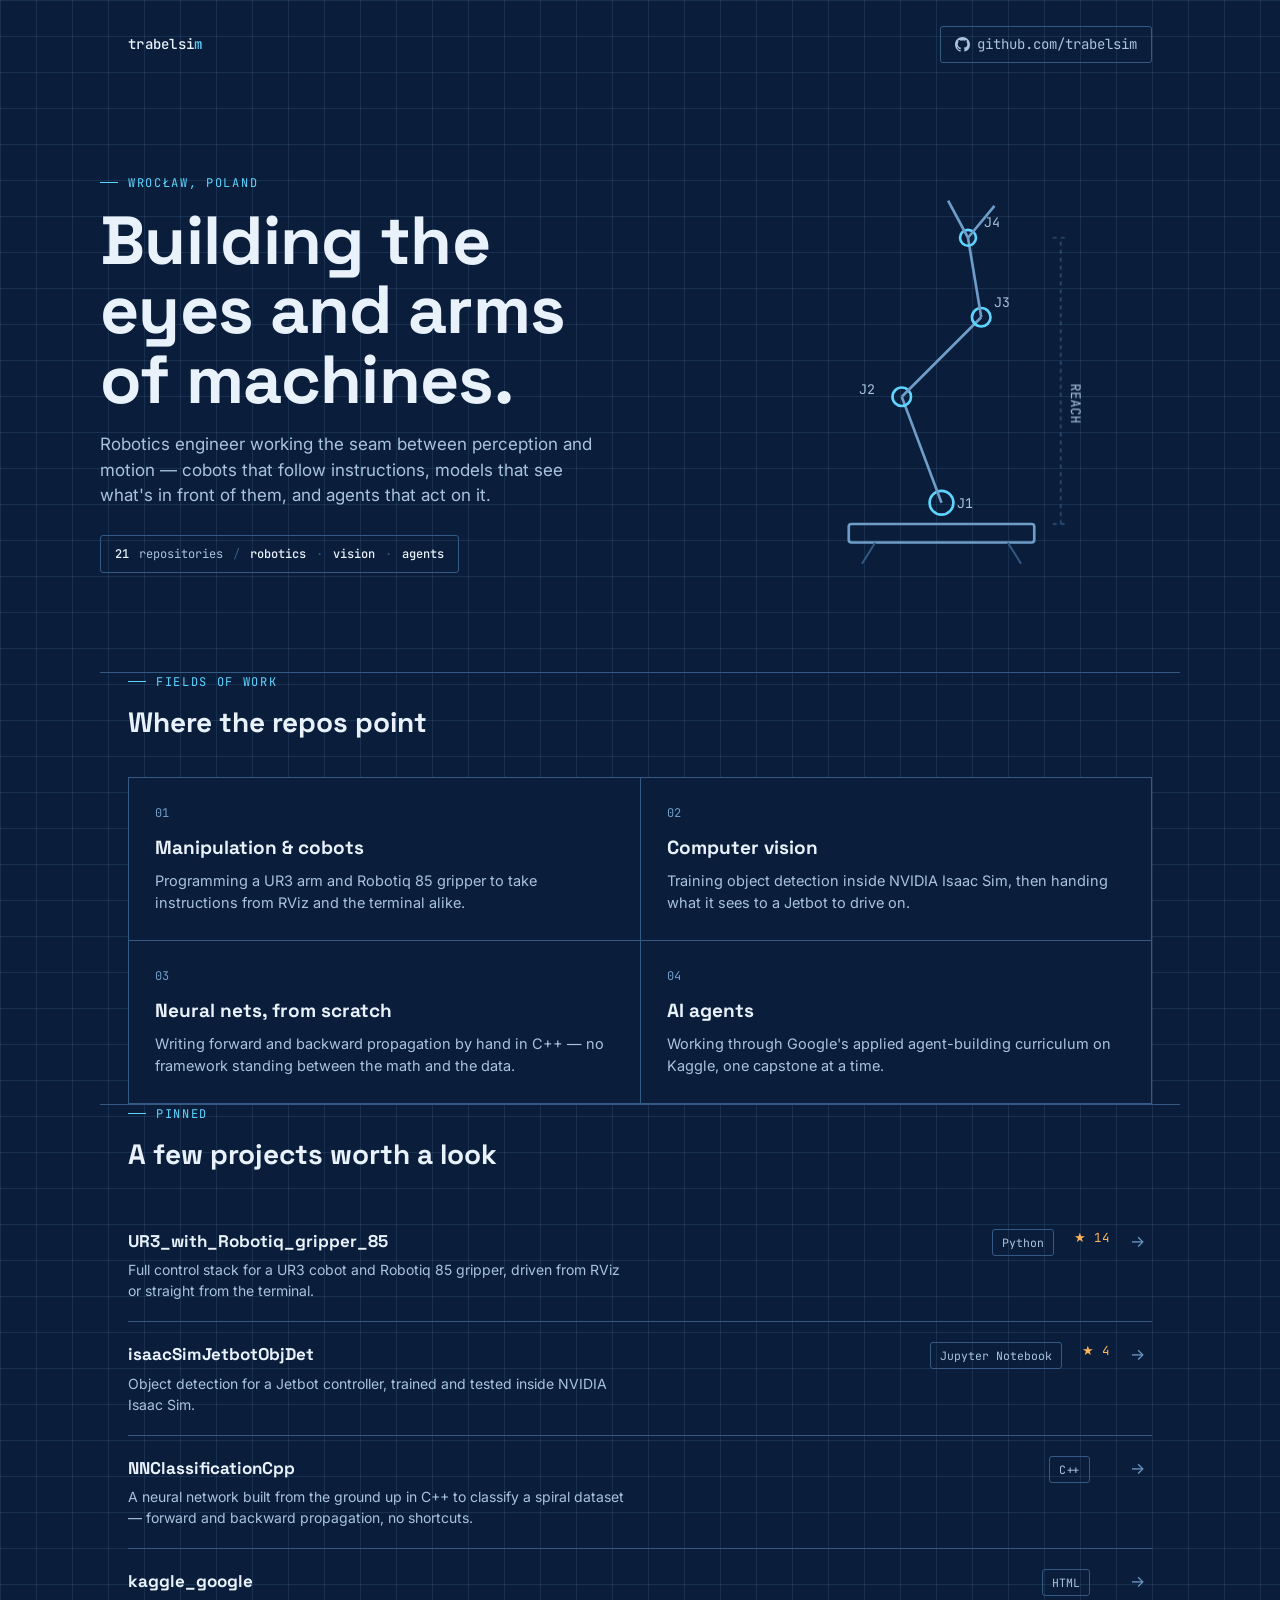
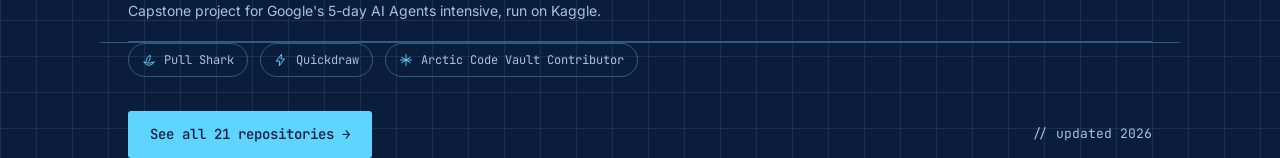
==== index.html @ 98f799f1 "Create index.html for personal website Added a complete HTML structure for the personal site, includ" ====
<!DOCTYPE html>
<html lang="en">
<head>
<meta charset="UTF-8">
<meta name="viewport" content="width=device-width, initial-scale=1.0">
<title>trabelsim — robotics &amp; applied AI</title>
<link rel="preconnect" href="https://fonts.googleapis.com">
<link rel="preconnect" href="https://fonts.gstatic.com" crossorigin>
<link href="https://fonts.googleapis.com/css2?family=Space+Grotesk:wght@500;700&family=JetBrains+Mono:wght@400;500&family=Inter:wght@400;500;600&display=swap" rel="stylesheet">
<style>
  :root{
    --navy: #0a1e3b;
    --navy-2: #0f2a52;
    --panel: #123a68;
    --line: #6f9dc9;
    --line-dim: #345a83;
    --paper: #e9f2fb;
    --paper-dim: #a9c3dd;
    --cyan: #5fd4ff;
    --amber: #ffb454;
    --grid: rgba(111,157,201,0.14);
  }
  *{box-sizing:border-box; margin:0; padding:0;}
  html{scroll-behavior:smooth;}
  body{
    background:var(--navy);
    color:var(--paper);
    font-family:'Inter', sans-serif;
    line-height:1.5;
    background-image:
      linear-gradient(var(--grid) 1px, transparent 1px),
      linear-gradient(90deg, var(--grid) 1px, transparent 1px);
    background-size: 36px 36px;
  }
  a{color:inherit;}
  .wrap{max-width:1080px; margin:0 auto; padding:0 28px;}
  .eyebrow{
    font-family:'JetBrains Mono', monospace;
    font-size:12px;
    letter-spacing:0.14em;
    text-transform:uppercase;
    color:var(--cyan);
    display:flex; align-items:center; gap:10px;
  }
  .eyebrow::before{
    content:"";
    width:18px; height:1px;
    background:var(--cyan);
    display:inline-block;
  }

  /* NAV */
  nav{
    display:flex; align-items:center; justify-content:space-between;
    padding:26px 28px;
    max-width:1080px; margin:0 auto;
    font-family:'JetBrains Mono', monospace;
    font-size:14px;
  }
  nav .mark{color:var(--paper); letter-spacing:0.02em; font-weight:500;}
  nav .mark span{color:var(--cyan);}
  nav a.gh{
    display:flex; align-items:center; gap:7px;
    color:var(--paper-dim);
    text-decoration:none;
    border:1px solid var(--line-dim);
    padding:7px 14px;
    border-radius:3px;
    transition: border-color .2s, color .2s;
  }
  nav a.gh:hover{border-color:var(--cyan); color:var(--cyan);}

  /* HERO */
  .hero{
    padding:56px 0 70px;
    display:grid;
    grid-template-columns: 1.1fr 0.9fr;
    gap:20px;
    align-items:center;
  }
  .hero h1{
    font-family:'Space Grotesk', sans-serif;
    font-weight:700;
    font-size:clamp(42px, 7vw, 68px);
    line-height:1.02;
    letter-spacing:-0.01em;
    margin:14px 0 18px;
  }
  .hero p.lede{
    font-size:17px;
    color:var(--paper-dim);
    max-width:46ch;
    margin-bottom:26px;
  }
  .stamp{
    display:inline-flex;
    align-items:center;
    gap:10px;
    font-family:'JetBrains Mono', monospace;
    font-size:12px;
    color:var(--paper-dim);
    border:1px solid var(--line-dim);
    padding:9px 14px;
    border-radius:3px;
  }
  .stamp b{color:var(--paper); font-weight:500;}
  .stamp .sep{color:var(--line-dim);}

  .rig{ width:100%; }
  .rig svg{ width:100%; height:auto; overflow:visible; }
  .rig .draw{
    stroke-dasharray: 900;
    stroke-dashoffset: 900;
    animation: draw 2.1s ease forwards;
  }
  .rig .draw.d2{ animation-delay:.15s; }
  .rig .draw.d3{ animation-delay:.3s; }
  .rig .fade{ opacity:0; animation: fadein .6s ease forwards; animation-delay: 1.7s; }
  @keyframes draw{ to{ stroke-dashoffset:0; } }
  @keyframes fadein{ to{ opacity:1; } }
  @media (prefers-reduced-motion: reduce){
    .rig .draw{ stroke-dashoffset:0; animation:none; }
    .rig .fade{ opacity:1; animation:none; }
  }

  /* SECTIONS */
  section{ padding:54px 0; border-top:1px solid var(--line-dim); }
  section h2{
    font-family:'Space Grotesk', sans-serif;
    font-size:28px;
    margin:10px 0 34px;
    font-weight:700;
  }

  .interests{
    display:grid;
    grid-template-columns: repeat(2, 1fr);
    gap:1px;
    background:var(--line-dim);
    border:1px solid var(--line-dim);
  }
  .interest{
    background:var(--navy);
    padding:26px;
  }
  .interest .num{
    font-family:'JetBrains Mono', monospace;
    font-size:12px;
    color:var(--line);
  }
  .interest h3{
    font-family:'Space Grotesk', sans-serif;
    font-size:19px;
    margin:12px 0 8px;
  }
  .interest p{ color:var(--paper-dim); font-size:14.5px; }

  .projects{ display:flex; flex-direction:column; }
  .project{
    display:grid;
    grid-template-columns: 1fr auto auto 22px;
    gap:20px;
    align-items:start;
    padding:20px 0;
    border-bottom:1px solid var(--line-dim);
    text-decoration:none;
    color:inherit;
    transition:background .15s;
  }
  .project:hover{ background:rgba(95,212,255,0.05); }
  .project .info h3{
    font-family:'Space Grotesk', sans-serif;
    font-size:17px;
    margin-bottom:5px;
  }
  .project .info p{ color:var(--paper-dim); font-size:14px; max-width:56ch; }
  .tag{
    font-family:'JetBrains Mono', monospace;
    font-size:11.5px;
    color:var(--paper-dim);
    border:1px solid var(--line-dim);
    border-radius:3px;
    padding:4px 9px;
    white-space:nowrap;
    height:fit-content;
  }
  .stars{
    font-family:'JetBrains Mono', monospace;
    font-size:12.5px;
    color:var(--amber);
    white-space:nowrap;
  }
  .arrow{ color:var(--line); }

  /* FOOTER */
  footer{
    padding:50px 0 60px;
    border-top:1px solid var(--line-dim);
  }
  .badges{
    display:flex; gap:12px; flex-wrap:wrap;
    margin-bottom:34px;
  }
  .badge{
    display:flex; align-items:center; gap:8px;
    font-family:'JetBrains Mono', monospace;
    font-size:12px;
    color:var(--paper-dim);
    border:1px solid var(--line-dim);
    border-radius:20px;
    padding:7px 13px;
  }
  .badge svg{ width:14px; height:14px; stroke:var(--cyan); fill:none; }

  .cta{
    display:flex; justify-content:space-between; align-items:center; flex-wrap:wrap; gap:18px;
  }
  .cta a{
    font-family:'JetBrains Mono', monospace;
    font-size:14px;
    text-decoration:none;
    color:var(--navy);
    background:var(--cyan);
    padding:13px 22px;
    border-radius:3px;
    font-weight:500;
    transition:opacity .2s;
  }
  .cta a:hover{ opacity:.86; }
  .cta .fine{ color:var(--paper-dim); font-size:13px; font-family:'JetBrains Mono', monospace; }

  @media (max-width:760px){
    .hero{ grid-template-columns:1fr; }
    .rig{ order:-1; max-width:340px; margin:0 auto 10px; }
    .interests{ grid-template-columns:1fr; }
    .project{ grid-template-columns:1fr; }
    .stars, .tag{ justify-self:start; }
  }
</style>
</head>
<body>

<nav>
  <div class="mark">trabelsi<span>m</span></div>
  <a class="gh" href="https://github.com/trabelsim" target="_blank" rel="noopener">
    <svg width="15" height="15" viewBox="0 0 16 16" fill="currentColor"><path d="M8 0C3.58 0 0 3.58 0 8c0 3.54 2.29 6.53 5.47 7.59.4.07.55-.17.55-.38 0-.19-.01-.82-.01-1.49-2.01.37-2.53-.49-2.69-.94-.09-.23-.48-.94-.82-1.13-.28-.15-.68-.52-.01-.53.63-.01 1.08.58 1.23.82.72 1.21 1.87.87 2.33.66.07-.52.28-.87.51-1.07-1.78-.2-3.64-.89-3.64-3.95 0-.87.31-1.59.82-2.15-.08-.2-.36-1.02.08-2.12 0 0 .67-.21 2.2.82.64-.18 1.32-.27 2-.27.68 0 1.36.09 2 .27 1.53-1.04 2.2-.82 2.2-.82.44 1.1.16 1.92.08 2.12.51.56.82 1.27.82 2.15 0 3.07-1.87 3.75-3.65 3.95.29.25.54.73.54 1.48 0 1.07-.01 1.93-.01 2.2 0 .21.15.46.55.38A8.01 8.01 0 0 0 16 8c0-4.42-3.58-8-8-8z"/></svg>
    github.com/trabelsim
  </a>
</nav>

<header class="wrap hero">
  <div>
    <div class="eyebrow">Wrocław, Poland</div>
    <h1>Building the<br>eyes and arms<br>of machines.</h1>
    <p class="lede">Robotics engineer working the seam between perception and motion — cobots that follow instructions, models that see what's in front of them, and agents that act on it.</p>
    <div class="stamp">
      <b>21</b> repositories <span class="sep">/</span> <b>robotics</b> <span class="sep">·</span> <b>vision</b> <span class="sep">·</span> <b>agents</b>
    </div>
  </div>

  <div class="rig">
    <svg viewBox="0 0 360 340" fill="none">
      <!-- base plate -->
      <rect x="110" y="286" width="140" height="14" rx="2" class="draw" stroke="var(--line)" stroke-width="2"/>
      <line x1="130" y1="300" x2="120" y2="316" class="draw" stroke="var(--line-dim)" stroke-width="1.5"/>
      <line x1="230" y1="300" x2="240" y2="316" class="draw" stroke="var(--line-dim)" stroke-width="1.5"/>

      <!-- arm segments -->
      <circle cx="180" cy="270" r="9" class="draw" stroke="var(--cyan)" stroke-width="2"/>
      <line x1="180" y1="270" x2="150" y2="190" class="draw d2" stroke="var(--line)" stroke-width="2"/>
      <circle cx="150" cy="190" r="7" class="draw d2" stroke="var(--cyan)" stroke-width="2"/>
      <line x1="150" y1="190" x2="210" y2="130" class="draw d2" stroke="var(--line)" stroke-width="2"/>
      <circle cx="210" cy="130" r="7" class="draw d2" stroke="var(--cyan)" stroke-width="2"/>
      <line x1="210" y1="130" x2="200" y2="70" class="draw d3" stroke="var(--line)" stroke-width="2"/>
      <circle cx="200" cy="70" r="6" class="draw d3" stroke="var(--cyan)" stroke-width="2"/>

      <!-- gripper -->
      <line x1="200" y1="70" x2="185" y2="42" class="draw d3" stroke="var(--line)" stroke-width="2"/>
      <line x1="200" y1="70" x2="220" y2="46" class="draw d3" stroke="var(--line)" stroke-width="2"/>

      <!-- joint labels -->
      <g class="fade" font-family="JetBrains Mono, monospace" font-size="10" fill="var(--paper-dim)">
        <text x="192" y="274">J1</text>
        <text x="118" y="188">J2</text>
        <text x="220" y="122">J3</text>
        <text x="212" y="62">J4</text>
      </g>

      <!-- dimension lines -->
      <g class="fade" stroke="var(--line-dim)" stroke-width="1" stroke-dasharray="3 3">
        <line x1="270" y1="286" x2="270" y2="70"/>
        <line x1="264" y1="286" x2="276" y2="286"/>
        <line x1="264" y1="70" x2="276" y2="70"/>
      </g>
      <text class="fade" x="278" y="180" font-family="JetBrains Mono, monospace" font-size="10" fill="var(--paper-dim)" transform="rotate(90 278 180)">REACH</text>
    </svg>
  </div>
</header>

<section class="wrap">
  <div class="eyebrow">Fields of work</div>
  <h2>Where the repos point</h2>
  <div class="interests">
    <div class="interest">
      <div class="num">01</div>
      <h3>Manipulation &amp; cobots</h3>
      <p>Programming a UR3 arm and Robotiq 85 gripper to take instructions from RViz and the terminal alike.</p>
    </div>
    <div class="interest">
      <div class="num">02</div>
      <h3>Computer vision</h3>
      <p>Training object detection inside NVIDIA Isaac Sim, then handing what it sees to a Jetbot to drive on.</p>
    </div>
    <div class="interest">
      <div class="num">03</div>
      <h3>Neural nets, from scratch</h3>
      <p>Writing forward and backward propagation by hand in C++ — no framework standing between the math and the data.</p>
    </div>
    <div class="interest">
      <div class="num">04</div>
      <h3>AI agents</h3>
      <p>Working through Google's applied agent-building curriculum on Kaggle, one capstone at a time.</p>
    </div>
  </div>
</section>

<section class="wrap">
  <div class="eyebrow">Pinned</div>
  <h2>A few projects worth a look</h2>
  <div class="projects">
    <a class="project" href="https://github.com/trabelsim/UR3_with_Robotiq_gripper_85" target="_blank" rel="noopener">
      <div class="info">
        <h3>UR3_with_Robotiq_gripper_85</h3>
        <p>Full control stack for a UR3 cobot and Robotiq 85 gripper, driven from RViz or straight from the terminal.</p>
      </div>
      <div class="tag">Python</div>
      <div class="stars">★ 14</div>
      <div class="arrow">→</div>
    </a>
    <a class="project" href="https://github.com/trabelsim/isaacSimJetbotObjDet" target="_blank" rel="noopener">
      <div class="info">
        <h3>isaacSimJetbotObjDet</h3>
        <p>Object detection for a Jetbot controller, trained and tested inside NVIDIA Isaac Sim.</p>
      </div>
      <div class="tag">Jupyter Notebook</div>
      <div class="stars">★ 4</div>
      <div class="arrow">→</div>
    </a>
    <a class="project" href="https://github.com/trabelsim/NNClassificationCpp" target="_blank" rel="noopener">
      <div class="info">
        <h3>NNClassificationCpp</h3>
        <p>A neural network built from the ground up in C++ to classify a spiral dataset — forward and backward propagation, no shortcuts.</p>
      </div>
      <div class="tag">C++</div>
      <div class="stars"> </div>
      <div class="arrow">→</div>
    </a>
    <a class="project" href="https://github.com/trabelsim/kaggle_google" target="_blank" rel="noopener">
      <div class="info">
        <h3>kaggle_google</h3>
        <p>Capstone project for Google's 5-day AI Agents intensive, run on Kaggle.</p>
      </div>
      <div class="tag">HTML</div>
      <div class="stars"> </div>
      <div class="arrow">→</div>
    </a>
  </div>
</section>

<footer class="wrap">
  <div class="badges">
    <div class="badge">
      <svg viewBox="0 0 24 24" stroke-width="1.6"><path d="M3 15c4 3 14 3 18 0-2 4-6 6-9 6s-7-2-9-6z"/><path d="M7 15c0-5 3-10 7-11 1 4-1 8-3 11"/></svg>
      Pull Shark
    </div>
    <div class="badge">
      <svg viewBox="0 0 24 24" stroke-width="1.6"><path d="M13 2 4 14h6l-1 8 9-12h-6l1-8z"/></svg>
      Quickdraw
    </div>
    <div class="badge">
      <svg viewBox="0 0 24 24" stroke-width="1.6"><path d="M12 2v20M4 7l16 10M20 7 4 17M2 12h20" /></svg>
      Arctic Code Vault Contributor
    </div>
  </div>
  <div class="cta">
    <a href="https://github.com/trabelsim" target="_blank" rel="noopener">See all 21 repositories →</a>
    <div class="fine">// updated 2026</div>
  </div>
</footer>

</body>
</html>
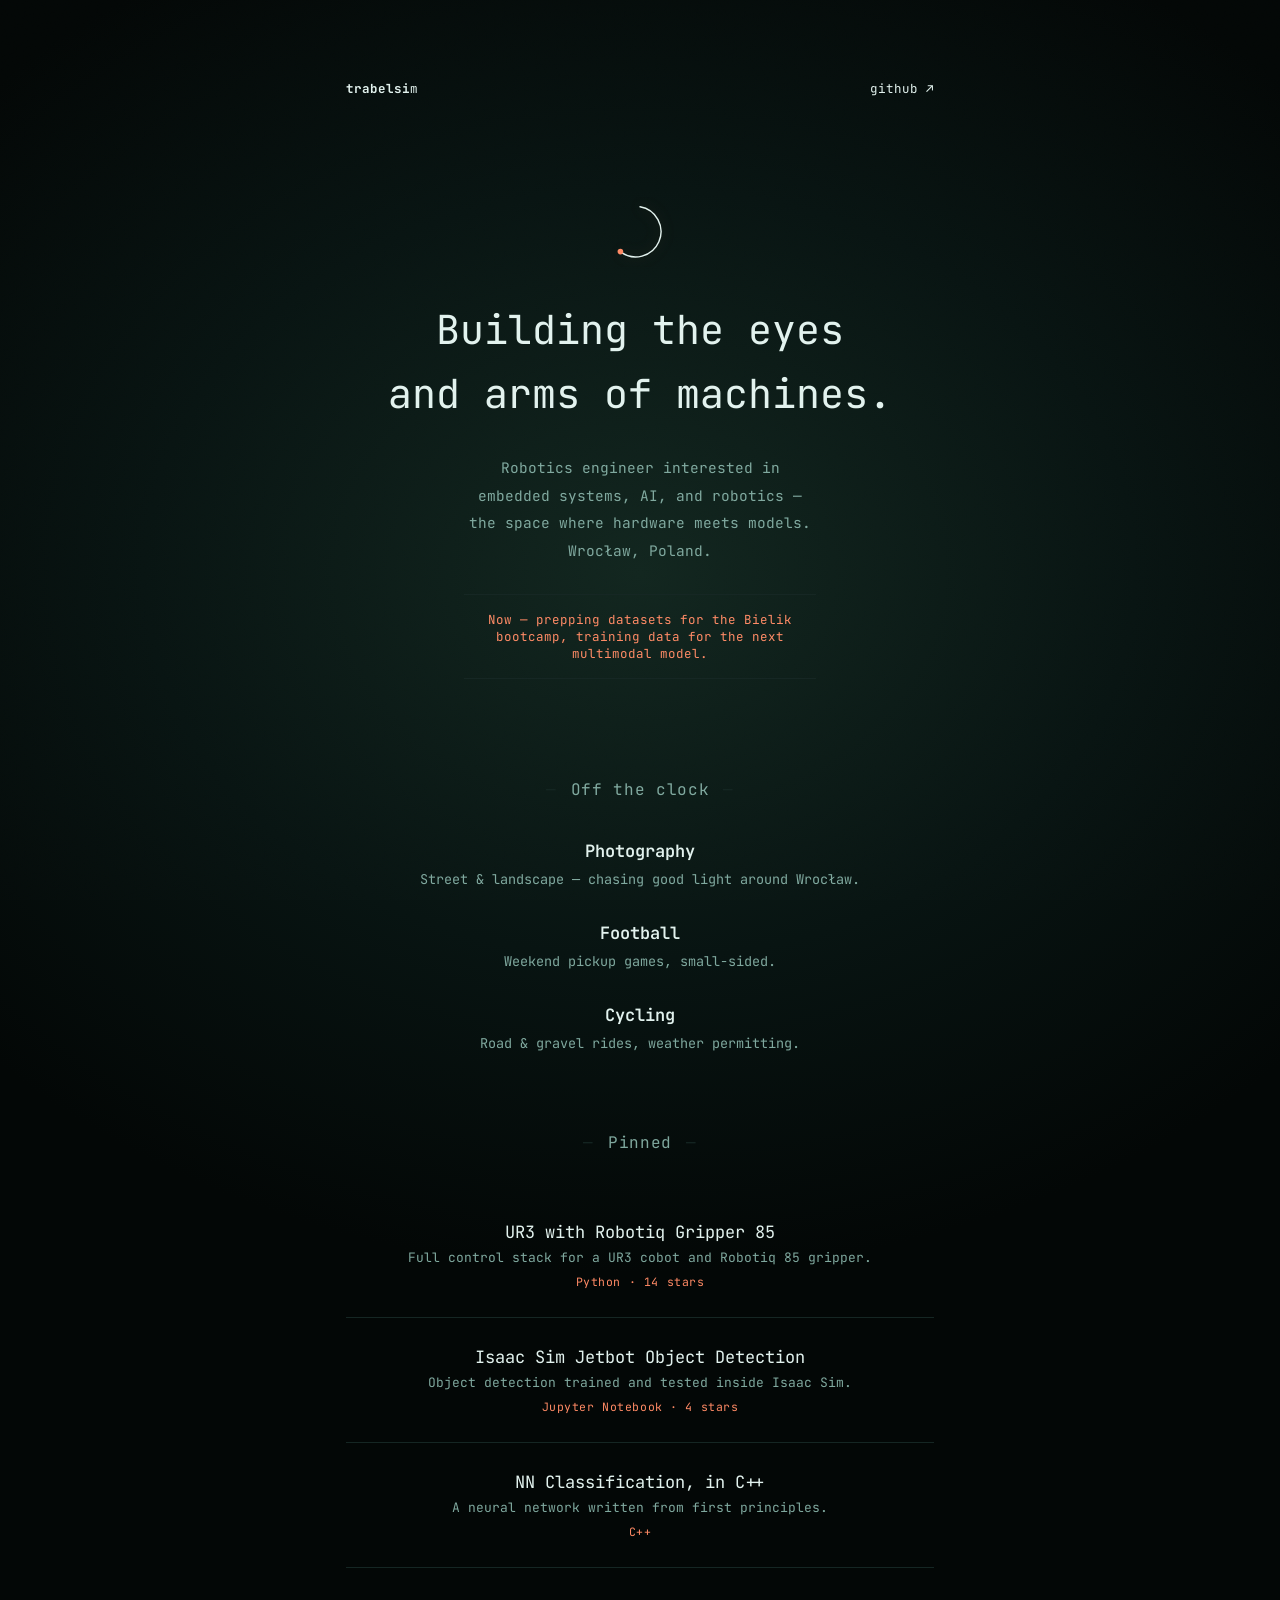
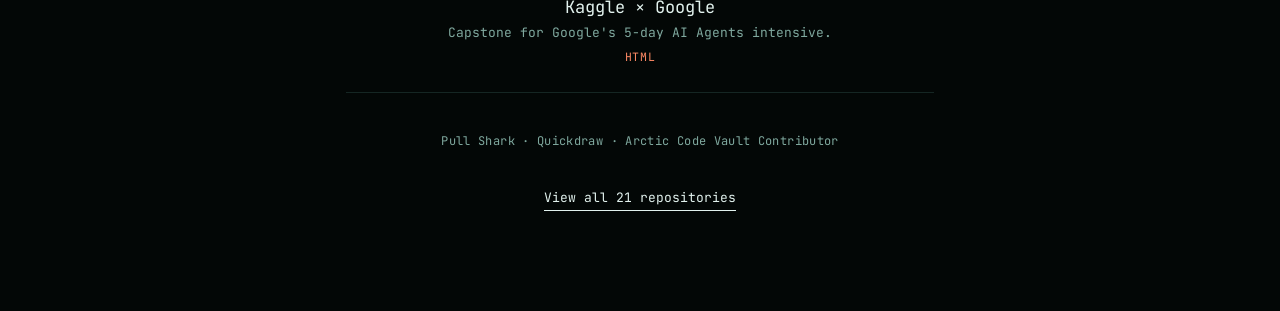
==== commit 6dab1a6f: "Refactor index.html layout and styles Updated HTML structure and styles, including changes to the la" ====
--- a/index.html
+++ b/index.html
@@ -1,392 +1,65 @@
 <!DOCTYPE html>
-<html lang="en">
-<head>
-<meta charset="UTF-8">
-<meta name="viewport" content="width=device-width, initial-scale=1.0">
-<title>trabelsim — robotics &amp; applied AI</title>
+<html lang="en"><head>
+<meta charset="UTF-8"><meta name="viewport" content="width=device-width, initial-scale=1.0">
+<title>trabelsim</title>
 <link rel="preconnect" href="https://fonts.googleapis.com">
-<link rel="preconnect" href="https://fonts.gstatic.com" crossorigin>
-<link href="https://fonts.googleapis.com/css2?family=Space+Grotesk:wght@500;700&family=JetBrains+Mono:wght@400;500&family=Inter:wght@400;500;600&display=swap" rel="stylesheet">
+<link href="https://fonts.googleapis.com/css2?family=JetBrains+Mono:wght@400;500;600&display=swap" rel="stylesheet">
 <style>
-  :root{
-    --navy: #0a1e3b;
-    --navy-2: #0f2a52;
-    --panel: #123a68;
-    --line: #6f9dc9;
-    --line-dim: #345a83;
-    --paper: #e9f2fb;
-    --paper-dim: #a9c3dd;
-    --cyan: #5fd4ff;
-    --amber: #ffb454;
-    --grid: rgba(111,157,201,0.14);
-  }
+  :root{ --bg:#081412; --ink:#e2f2ee; --dim:#7fa89e; --red:#ff8a65; --line:#152623; --glow:rgba(255,138,101,0.18); }
   *{box-sizing:border-box; margin:0; padding:0;}
-  html{scroll-behavior:smooth;}
-  body{
-    background:var(--navy);
-    color:var(--paper);
-    font-family:'Inter', sans-serif;
-    line-height:1.5;
-    background-image:
-      linear-gradient(var(--grid) 1px, transparent 1px),
-      linear-gradient(90deg, var(--grid) 1px, transparent 1px);
-    background-size: 36px 36px;
-  }
-  a{color:inherit;}
-  .wrap{max-width:1080px; margin:0 auto; padding:0 28px;}
-  .eyebrow{
-    font-family:'JetBrains Mono', monospace;
-    font-size:12px;
-    letter-spacing:0.14em;
-    text-transform:uppercase;
-    color:var(--cyan);
-    display:flex; align-items:center; gap:10px;
-  }
-  .eyebrow::before{
-    content:"";
-    width:18px; height:1px;
-    background:var(--cyan);
-    display:inline-block;
-  }
+  body{background:var(--bg); color:var(--ink); font-family:'JetBrains Mono', sans-serif;}
+  .wrap{max-width:640px; margin:0 auto; padding:80px 26px 100px;}
+  .top{display:flex; justify-content:space-between; align-items:center; margin-bottom:100px; font-size:12.5px; color:var(--dim);}
+  .top a{color:var(--ink); text-decoration:none;}
+  .top .word b{font-weight:700; color:var(--ink);}
+  .top .word span{font-weight:400; color:var(--ink);}
+  .hero{text-align:center; margin-bottom:100px;}
+  .stamp{display:inline-flex; align-items:center; justify-content:center; width:44px; height:44px; border-radius:50%; background:var(--red); color:#fff; font-family:'JetBrains Mono', serif; font-size:14px; margin-bottom:26px;}
+  h1{font-family:'JetBrains Mono', serif; font-weight:400; font-size:clamp(28px,4.6vw,40px); line-height:1.6; margin-bottom:28px;}
+  p.lede{color:var(--dim); font-size:14.5px; max-width:38ch; margin:0 auto 30px; line-height:1.9;}
+  .status{font-size:12.5px; color:var(--red); border-top:1px solid var(--line); border-bottom:1px solid var(--line); padding:16px 0; max-width:44ch; margin:0 auto;}
+  h2{font-family:'JetBrains Mono', serif; font-size:16px; font-weight:400; text-align:center; margin:80px 0 40px; letter-spacing:.04em; color:var(--dim);}
+  h2::before,h2::after{content:"—"; color:var(--line); margin:0 14px;}
+  .interest{text-align:center; margin-bottom:34px;}
+  .interest h3{font-family:'JetBrains Mono', serif; font-size:17px; font-weight:600; margin-bottom:8px;}
+  .interest p{color:var(--dim); font-size:13.5px;}
+  .proj{text-align:center; padding:28px 0; border-bottom:1px solid var(--line);}
+  .proj a{color:var(--ink); text-decoration:none; font-family:'JetBrains Mono', serif; font-size:17px;}
+  .proj a:hover{color:var(--red);}
+  .proj p{color:var(--dim); font-size:13px; margin-top:6px;}
+  .meta{color:var(--red); font-size:11.5px; margin-top:8px; letter-spacing:.05em;}
+  .badges{text-align:center; color:var(--dim); font-size:12px; margin:40px 0; letter-spacing:.03em;}
+  .cta{display:block; width:fit-content; margin:20px auto 0; color:var(--ink); text-decoration:none; font-size:13px; border-bottom:1px solid var(--ink); padding-bottom:4px;}
 
-  /* NAV */
-  nav{
-    display:flex; align-items:center; justify-content:space-between;
-    padding:26px 28px;
-    max-width:1080px; margin:0 auto;
-    font-family:'JetBrains Mono', monospace;
-    font-size:14px;
-  }
-  nav .mark{color:var(--paper); letter-spacing:0.02em; font-weight:500;}
-  nav .mark span{color:var(--cyan);}
-  nav a.gh{
-    display:flex; align-items:center; gap:7px;
-    color:var(--paper-dim);
-    text-decoration:none;
-    border:1px solid var(--line-dim);
-    padding:7px 14px;
-    border-radius:3px;
-    transition: border-color .2s, color .2s;
-  }
-  nav a.gh:hover{border-color:var(--cyan); color:var(--cyan);}
+  body{position:relative; background: radial-gradient(ellipse 900px 700px at 50% 30%, #12261f 0%, #081412 55%, #030706 100%);}
+  body::after{content:""; position:fixed; inset:0; pointer-events:none; opacity:0.05; mix-blend-mode:overlay;
+    background-image:url("data:image/svg+xml,%3Csvg xmlns='http://www.w3.org/2000/svg' width='120' height='120'%3E%3Cfilter id='n'%3E%3CfeTurbulence type='fractalNoise' baseFrequency='0.9' numOctaves='2' stitchTiles='stitch'/%3E%3C/filter%3E%3Crect width='100%25' height='100%25' filter='url(%23n)'/%3E%3C/svg%3E");}
+  .mark path{filter:drop-shadow(0 0 10px var(--glow));}
+</style></head>
+<body><div class="wrap">
+  <div class="top"><span class="word"><b>trabelsi</b><span>m</span></span><a href="https://github.com/trabelsim" target="_blank" rel="noopener">github ↗</a></div>
 
-  /* HERO */
-  .hero{
-    padding:56px 0 70px;
-    display:grid;
-    grid-template-columns: 1.1fr 0.9fr;
-    gap:20px;
-    align-items:center;
-  }
-  .hero h1{
-    font-family:'Space Grotesk', sans-serif;
-    font-weight:700;
-    font-size:clamp(42px, 7vw, 68px);
-    line-height:1.02;
-    letter-spacing:-0.01em;
-    margin:14px 0 18px;
-  }
-  .hero p.lede{
-    font-size:17px;
-    color:var(--paper-dim);
-    max-width:46ch;
-    margin-bottom:26px;
-  }
-  .stamp{
-    display:inline-flex;
-    align-items:center;
-    gap:10px;
-    font-family:'JetBrains Mono', monospace;
-    font-size:12px;
-    color:var(--paper-dim);
-    border:1px solid var(--line-dim);
-    padding:9px 14px;
-    border-radius:3px;
-  }
-  .stamp b{color:var(--paper); font-weight:500;}
-  .stamp .sep{color:var(--line-dim);}
-
-  .rig{ width:100%; }
-  .rig svg{ width:100%; height:auto; overflow:visible; }
-  .rig .draw{
-    stroke-dasharray: 900;
-    stroke-dashoffset: 900;
-    animation: draw 2.1s ease forwards;
-  }
-  .rig .draw.d2{ animation-delay:.15s; }
-  .rig .draw.d3{ animation-delay:.3s; }
-  .rig .fade{ opacity:0; animation: fadein .6s ease forwards; animation-delay: 1.7s; }
-  @keyframes draw{ to{ stroke-dashoffset:0; } }
-  @keyframes fadein{ to{ opacity:1; } }
-  @media (prefers-reduced-motion: reduce){
-    .rig .draw{ stroke-dashoffset:0; animation:none; }
-    .rig .fade{ opacity:1; animation:none; }
-  }
-
-  /* SECTIONS */
-  section{ padding:54px 0; border-top:1px solid var(--line-dim); }
-  section h2{
-    font-family:'Space Grotesk', sans-serif;
-    font-size:28px;
-    margin:10px 0 34px;
-    font-weight:700;
-  }
-
-  .interests{
-    display:grid;
-    grid-template-columns: repeat(2, 1fr);
-    gap:1px;
-    background:var(--line-dim);
-    border:1px solid var(--line-dim);
-  }
-  .interest{
-    background:var(--navy);
-    padding:26px;
-  }
-  .interest .num{
-    font-family:'JetBrains Mono', monospace;
-    font-size:12px;
-    color:var(--line);
-  }
-  .interest h3{
-    font-family:'Space Grotesk', sans-serif;
-    font-size:19px;
-    margin:12px 0 8px;
-  }
-  .interest p{ color:var(--paper-dim); font-size:14.5px; }
-
-  .projects{ display:flex; flex-direction:column; }
-  .project{
-    display:grid;
-    grid-template-columns: 1fr auto auto 22px;
-    gap:20px;
-    align-items:start;
-    padding:20px 0;
-    border-bottom:1px solid var(--line-dim);
-    text-decoration:none;
-    color:inherit;
-    transition:background .15s;
-  }
-  .project:hover{ background:rgba(95,212,255,0.05); }
-  .project .info h3{
-    font-family:'Space Grotesk', sans-serif;
-    font-size:17px;
-    margin-bottom:5px;
-  }
-  .project .info p{ color:var(--paper-dim); font-size:14px; max-width:56ch; }
-  .tag{
-    font-family:'JetBrains Mono', monospace;
-    font-size:11.5px;
-    color:var(--paper-dim);
-    border:1px solid var(--line-dim);
-    border-radius:3px;
-    padding:4px 9px;
-    white-space:nowrap;
-    height:fit-content;
-  }
-  .stars{
-    font-family:'JetBrains Mono', monospace;
-    font-size:12.5px;
-    color:var(--amber);
-    white-space:nowrap;
-  }
-  .arrow{ color:var(--line); }
-
-  /* FOOTER */
-  footer{
-    padding:50px 0 60px;
-    border-top:1px solid var(--line-dim);
-  }
-  .badges{
-    display:flex; gap:12px; flex-wrap:wrap;
-    margin-bottom:34px;
-  }
-  .badge{
-    display:flex; align-items:center; gap:8px;
-    font-family:'JetBrains Mono', monospace;
-    font-size:12px;
-    color:var(--paper-dim);
-    border:1px solid var(--line-dim);
-    border-radius:20px;
-    padding:7px 13px;
-  }
-  .badge svg{ width:14px; height:14px; stroke:var(--cyan); fill:none; }
-
-  .cta{
-    display:flex; justify-content:space-between; align-items:center; flex-wrap:wrap; gap:18px;
-  }
-  .cta a{
-    font-family:'JetBrains Mono', monospace;
-    font-size:14px;
-    text-decoration:none;
-    color:var(--navy);
-    background:var(--cyan);
-    padding:13px 22px;
-    border-radius:3px;
-    font-weight:500;
-    transition:opacity .2s;
-  }
-  .cta a:hover{ opacity:.86; }
-  .cta .fine{ color:var(--paper-dim); font-size:13px; font-family:'JetBrains Mono', monospace; }
-
-  @media (max-width:760px){
-    .hero{ grid-template-columns:1fr; }
-    .rig{ order:-1; max-width:340px; margin:0 auto 10px; }
-    .interests{ grid-template-columns:1fr; }
-    .project{ grid-template-columns:1fr; }
-    .stars, .tag{ justify-self:start; }
-  }
-</style>
-</head>
-<body>
-
-<nav>
-  <div class="mark">trabelsi<span>m</span></div>
-  <a class="gh" href="https://github.com/trabelsim" target="_blank" rel="noopener">
-    <svg width="15" height="15" viewBox="0 0 16 16" fill="currentColor"><path d="M8 0C3.58 0 0 3.58 0 8c0 3.54 2.29 6.53 5.47 7.59.4.07.55-.17.55-.38 0-.19-.01-.82-.01-1.49-2.01.37-2.53-.49-2.69-.94-.09-.23-.48-.94-.82-1.13-.28-.15-.68-.52-.01-.53.63-.01 1.08.58 1.23.82.72 1.21 1.87.87 2.33.66.07-.52.28-.87.51-1.07-1.78-.2-3.64-.89-3.64-3.95 0-.87.31-1.59.82-2.15-.08-.2-.36-1.02.08-2.12 0 0 .67-.21 2.2.82.64-.18 1.32-.27 2-.27.68 0 1.36.09 2 .27 1.53-1.04 2.2-.82 2.2-.82.44 1.1.16 1.92.08 2.12.51.56.82 1.27.82 2.15 0 3.07-1.87 3.75-3.65 3.95.29.25.54.73.54 1.48 0 1.07-.01 1.93-.01 2.2 0 .21.15.46.55.38A8.01 8.01 0 0 0 16 8c0-4.42-3.58-8-8-8z"/></svg>
-    github.com/trabelsim
-  </a>
-</nav>
-
-<header class="wrap hero">
-  <div>
-    <div class="eyebrow">Wrocław, Poland</div>
-    <h1>Building the<br>eyes and arms<br>of machines.</h1>
-    <p class="lede">Robotics engineer working the seam between perception and motion — cobots that follow instructions, models that see what's in front of them, and agents that act on it.</p>
-    <div class="stamp">
-      <b>21</b> repositories <span class="sep">/</span> <b>robotics</b> <span class="sep">·</span> <b>vision</b> <span class="sep">·</span> <b>agents</b>
-    </div>
+  <div class="hero">
+    <svg class="mark" width="70" height="70" viewBox="0 0 100 100" fill="none" style="margin-bottom:26px;">
+      <path d="M50 14 A36 36 0 1 1 22 78" stroke="var(--ink)" stroke-width="2" stroke-linecap="round"/>
+      <circle cx="22" cy="78" r="4" fill="var(--red)"/>
+    </svg>
+    <h1>Building the eyes<br>and arms of machines.</h1>
+    <p class="lede">Robotics engineer interested in embedded systems, AI, and robotics — the space where hardware meets models. Wrocław, Poland.</p>
+    <div class="status">Now — prepping datasets for the Bielik bootcamp, training data for the next multimodal model.</div>
   </div>
 
-  <div class="rig">
-    <svg viewBox="0 0 360 340" fill="none">
-      <!-- base plate -->
-      <rect x="110" y="286" width="140" height="14" rx="2" class="draw" stroke="var(--line)" stroke-width="2"/>
-      <line x1="130" y1="300" x2="120" y2="316" class="draw" stroke="var(--line-dim)" stroke-width="1.5"/>
-      <line x1="230" y1="300" x2="240" y2="316" class="draw" stroke="var(--line-dim)" stroke-width="1.5"/>
+  <h2>Off the clock</h2>
+  <div class="interest"><h3>Photography</h3><p>Street &amp; landscape — chasing good light around Wrocław.</p></div>
+  <div class="interest"><h3>Football</h3><p>Weekend pickup games, small-sided.</p></div>
+  <div class="interest"><h3>Cycling</h3><p>Road &amp; gravel rides, weather permitting.</p></div>
 
-      <!-- arm segments -->
-      <circle cx="180" cy="270" r="9" class="draw" stroke="var(--cyan)" stroke-width="2"/>
-      <line x1="180" y1="270" x2="150" y2="190" class="draw d2" stroke="var(--line)" stroke-width="2"/>
-      <circle cx="150" cy="190" r="7" class="draw d2" stroke="var(--cyan)" stroke-width="2"/>
-      <line x1="150" y1="190" x2="210" y2="130" class="draw d2" stroke="var(--line)" stroke-width="2"/>
-      <circle cx="210" cy="130" r="7" class="draw d2" stroke="var(--cyan)" stroke-width="2"/>
-      <line x1="210" y1="130" x2="200" y2="70" class="draw d3" stroke="var(--line)" stroke-width="2"/>
-      <circle cx="200" cy="70" r="6" class="draw d3" stroke="var(--cyan)" stroke-width="2"/>
+  <h2>Pinned</h2>
+  <div class="proj"><a href="https://github.com/trabelsim/UR3_with_Robotiq_gripper_85" target="_blank" rel="noopener">UR3 with Robotiq Gripper 85</a><p>Full control stack for a UR3 cobot and Robotiq 85 gripper.</p><div class="meta">Python · 14 stars</div></div>
+  <div class="proj"><a href="https://github.com/trabelsim/isaacSimJetbotObjDet" target="_blank" rel="noopener">Isaac Sim Jetbot Object Detection</a><p>Object detection trained and tested inside Isaac Sim.</p><div class="meta">Jupyter Notebook · 4 stars</div></div>
+  <div class="proj"><a href="https://github.com/trabelsim/NNClassificationCpp" target="_blank" rel="noopener">NN Classification, in C++</a><p>A neural network written from first principles.</p><div class="meta">C++</div></div>
+  <div class="proj"><a href="https://github.com/trabelsim/kaggle_google" target="_blank" rel="noopener">Kaggle × Google</a><p>Capstone for Google's 5-day AI Agents intensive.</p><div class="meta">HTML</div></div>
 
-      <!-- gripper -->
-      <line x1="200" y1="70" x2="185" y2="42" class="draw d3" stroke="var(--line)" stroke-width="2"/>
-      <line x1="200" y1="70" x2="220" y2="46" class="draw d3" stroke="var(--line)" stroke-width="2"/>
-
-      <!-- joint labels -->
-      <g class="fade" font-family="JetBrains Mono, monospace" font-size="10" fill="var(--paper-dim)">
-        <text x="192" y="274">J1</text>
-        <text x="118" y="188">J2</text>
-        <text x="220" y="122">J3</text>
-        <text x="212" y="62">J4</text>
-      </g>
-
-      <!-- dimension lines -->
-      <g class="fade" stroke="var(--line-dim)" stroke-width="1" stroke-dasharray="3 3">
-        <line x1="270" y1="286" x2="270" y2="70"/>
-        <line x1="264" y1="286" x2="276" y2="286"/>
-        <line x1="264" y1="70" x2="276" y2="70"/>
-      </g>
-      <text class="fade" x="278" y="180" font-family="JetBrains Mono, monospace" font-size="10" fill="var(--paper-dim)" transform="rotate(90 278 180)">REACH</text>
-    </svg>
-  </div>
-</header>
-
-<section class="wrap">
-  <div class="eyebrow">Fields of work</div>
-  <h2>Where the repos point</h2>
-  <div class="interests">
-    <div class="interest">
-      <div class="num">01</div>
-      <h3>Manipulation &amp; cobots</h3>
-      <p>Programming a UR3 arm and Robotiq 85 gripper to take instructions from RViz and the terminal alike.</p>
-    </div>
-    <div class="interest">
-      <div class="num">02</div>
-      <h3>Computer vision</h3>
-      <p>Training object detection inside NVIDIA Isaac Sim, then handing what it sees to a Jetbot to drive on.</p>
-    </div>
-    <div class="interest">
-      <div class="num">03</div>
-      <h3>Neural nets, from scratch</h3>
-      <p>Writing forward and backward propagation by hand in C++ — no framework standing between the math and the data.</p>
-    </div>
-    <div class="interest">
-      <div class="num">04</div>
-      <h3>AI agents</h3>
-      <p>Working through Google's applied agent-building curriculum on Kaggle, one capstone at a time.</p>
-    </div>
-  </div>
-</section>
-
-<section class="wrap">
-  <div class="eyebrow">Pinned</div>
-  <h2>A few projects worth a look</h2>
-  <div class="projects">
-    <a class="project" href="https://github.com/trabelsim/UR3_with_Robotiq_gripper_85" target="_blank" rel="noopener">
-      <div class="info">
-        <h3>UR3_with_Robotiq_gripper_85</h3>
-        <p>Full control stack for a UR3 cobot and Robotiq 85 gripper, driven from RViz or straight from the terminal.</p>
-      </div>
-      <div class="tag">Python</div>
-      <div class="stars">★ 14</div>
-      <div class="arrow">→</div>
-    </a>
-    <a class="project" href="https://github.com/trabelsim/isaacSimJetbotObjDet" target="_blank" rel="noopener">
-      <div class="info">
-        <h3>isaacSimJetbotObjDet</h3>
-        <p>Object detection for a Jetbot controller, trained and tested inside NVIDIA Isaac Sim.</p>
-      </div>
-      <div class="tag">Jupyter Notebook</div>
-      <div class="stars">★ 4</div>
-      <div class="arrow">→</div>
-    </a>
-    <a class="project" href="https://github.com/trabelsim/NNClassificationCpp" target="_blank" rel="noopener">
-      <div class="info">
-        <h3>NNClassificationCpp</h3>
-        <p>A neural network built from the ground up in C++ to classify a spiral dataset — forward and backward propagation, no shortcuts.</p>
-      </div>
-      <div class="tag">C++</div>
-      <div class="stars"> </div>
-      <div class="arrow">→</div>
-    </a>
-    <a class="project" href="https://github.com/trabelsim/kaggle_google" target="_blank" rel="noopener">
-      <div class="info">
-        <h3>kaggle_google</h3>
-        <p>Capstone project for Google's 5-day AI Agents intensive, run on Kaggle.</p>
-      </div>
-      <div class="tag">HTML</div>
-      <div class="stars"> </div>
-      <div class="arrow">→</div>
-    </a>
-  </div>
-</section>
-
-<footer class="wrap">
-  <div class="badges">
-    <div class="badge">
-      <svg viewBox="0 0 24 24" stroke-width="1.6"><path d="M3 15c4 3 14 3 18 0-2 4-6 6-9 6s-7-2-9-6z"/><path d="M7 15c0-5 3-10 7-11 1 4-1 8-3 11"/></svg>
-      Pull Shark
-    </div>
-    <div class="badge">
-      <svg viewBox="0 0 24 24" stroke-width="1.6"><path d="M13 2 4 14h6l-1 8 9-12h-6l1-8z"/></svg>
-      Quickdraw
-    </div>
-    <div class="badge">
-      <svg viewBox="0 0 24 24" stroke-width="1.6"><path d="M12 2v20M4 7l16 10M20 7 4 17M2 12h20" /></svg>
-      Arctic Code Vault Contributor
-    </div>
-  </div>
-  <div class="cta">
-    <a href="https://github.com/trabelsim" target="_blank" rel="noopener">See all 21 repositories →</a>
-    <div class="fine">// updated 2026</div>
-  </div>
-</footer>
-
-</body>
-</html>
+  <div class="badges">Pull Shark · Quickdraw · Arctic Code Vault Contributor</div>
+  <a class="cta" href="https://github.com/trabelsim" target="_blank" rel="noopener">View all 21 repositories</a>
+</div></body></html>
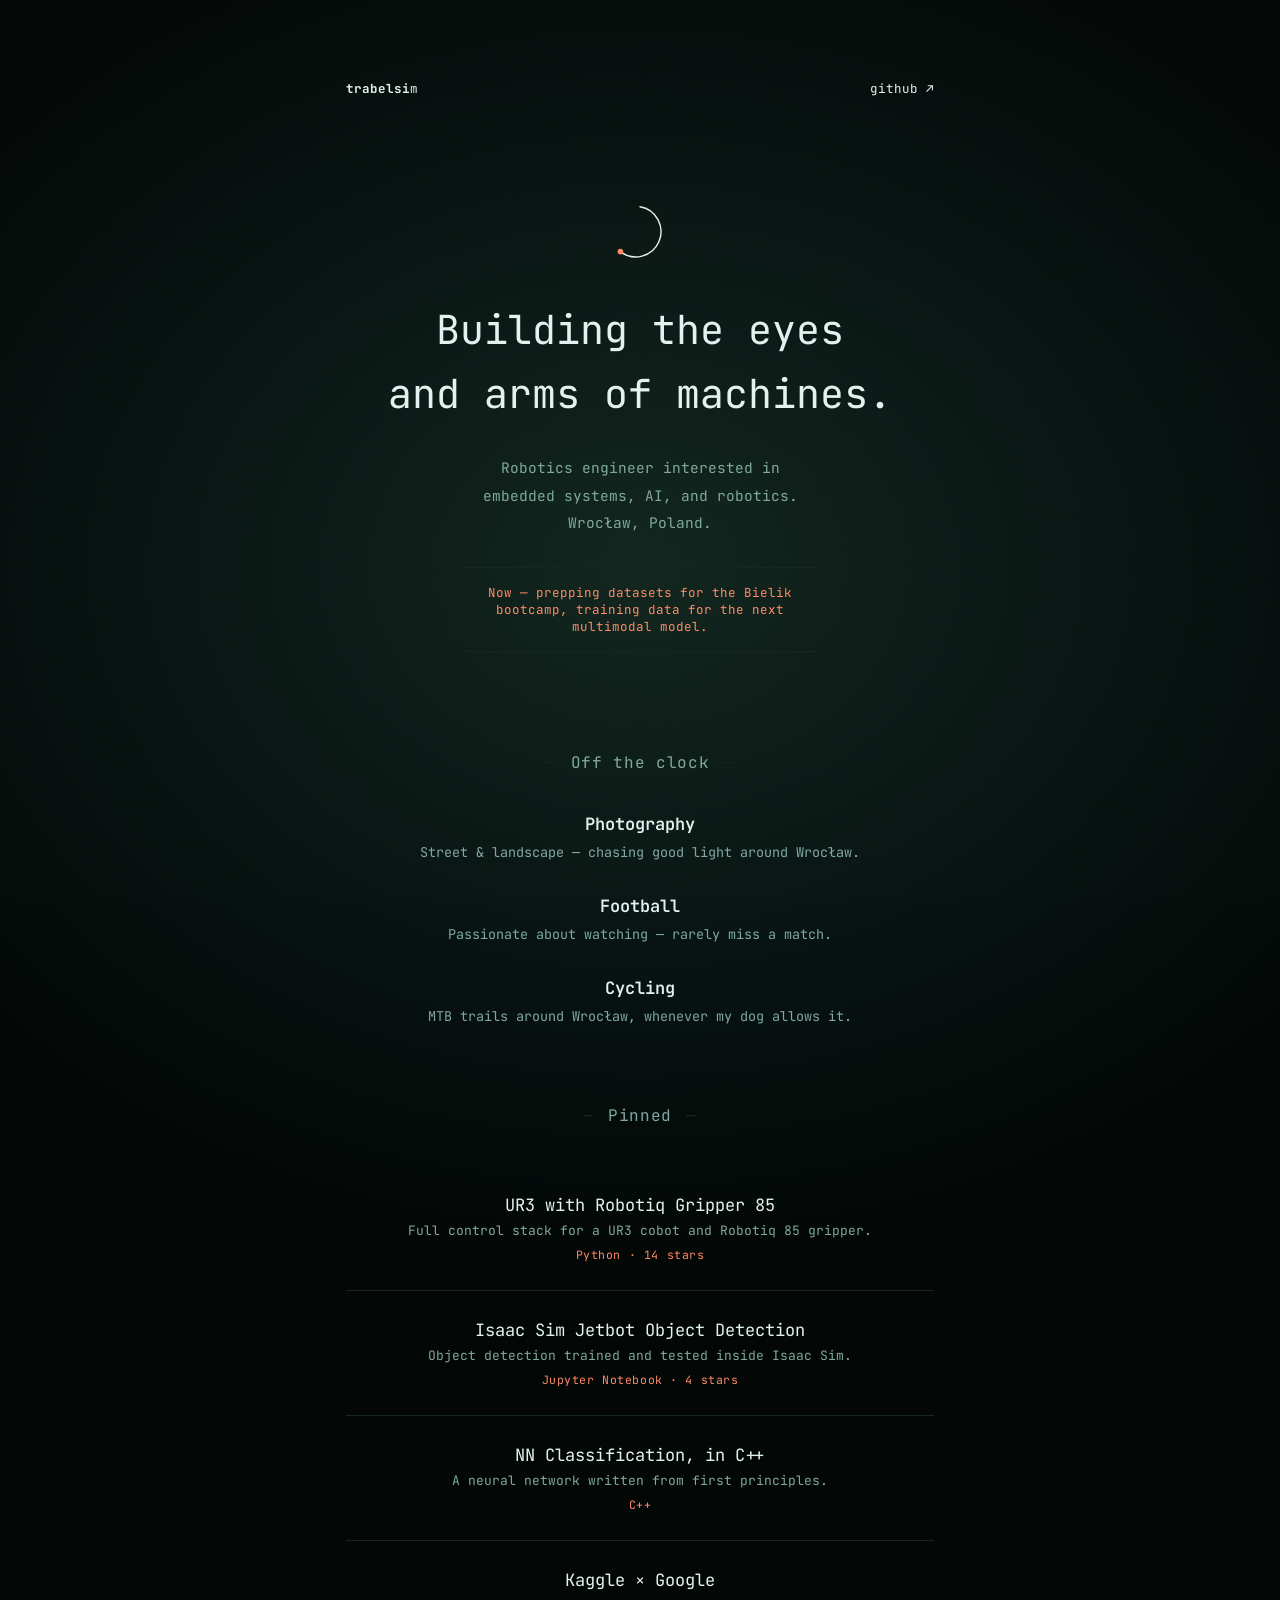
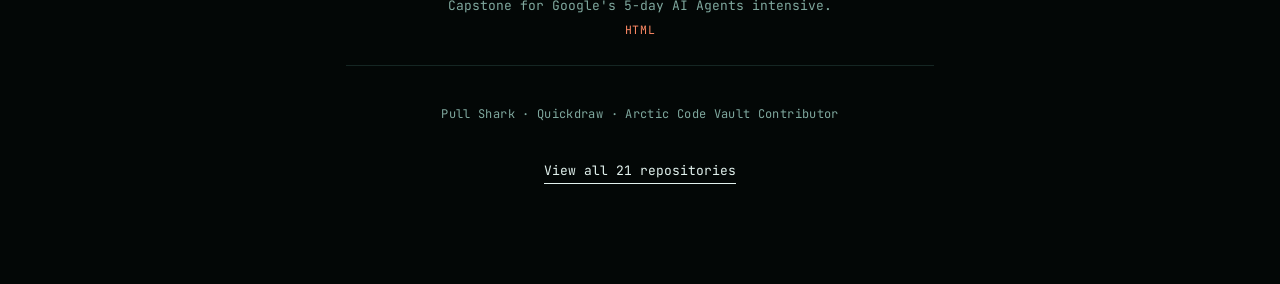
==== commit 4ed8089f: "Revise personal interests and update lede paragraph Updated interests and removed redundant informat" ====
--- a/index.html
+++ b/index.html
@@ -45,14 +45,14 @@
       <circle cx="22" cy="78" r="4" fill="var(--red)"/>
     </svg>
     <h1>Building the eyes<br>and arms of machines.</h1>
-    <p class="lede">Robotics engineer interested in embedded systems, AI, and robotics — the space where hardware meets models. Wrocław, Poland.</p>
+    <p class="lede">Robotics engineer interested in embedded systems, AI, and robotics. Wrocław, Poland.</p>
     <div class="status">Now — prepping datasets for the Bielik bootcamp, training data for the next multimodal model.</div>
   </div>
 
   <h2>Off the clock</h2>
   <div class="interest"><h3>Photography</h3><p>Street &amp; landscape — chasing good light around Wrocław.</p></div>
-  <div class="interest"><h3>Football</h3><p>Weekend pickup games, small-sided.</p></div>
-  <div class="interest"><h3>Cycling</h3><p>Road &amp; gravel rides, weather permitting.</p></div>
+  <div class="interest"><h3>Football</h3><p>Passionate about watching — rarely miss a match.</p></div>
+  <div class="interest"><h3>Cycling</h3><p>MTB trails around Wrocław, whenever my dog allows it.</p></div>
 
   <h2>Pinned</h2>
   <div class="proj"><a href="https://github.com/trabelsim/UR3_with_Robotiq_gripper_85" target="_blank" rel="noopener">UR3 with Robotiq Gripper 85</a><p>Full control stack for a UR3 cobot and Robotiq 85 gripper.</p><div class="meta">Python · 14 stars</div></div>
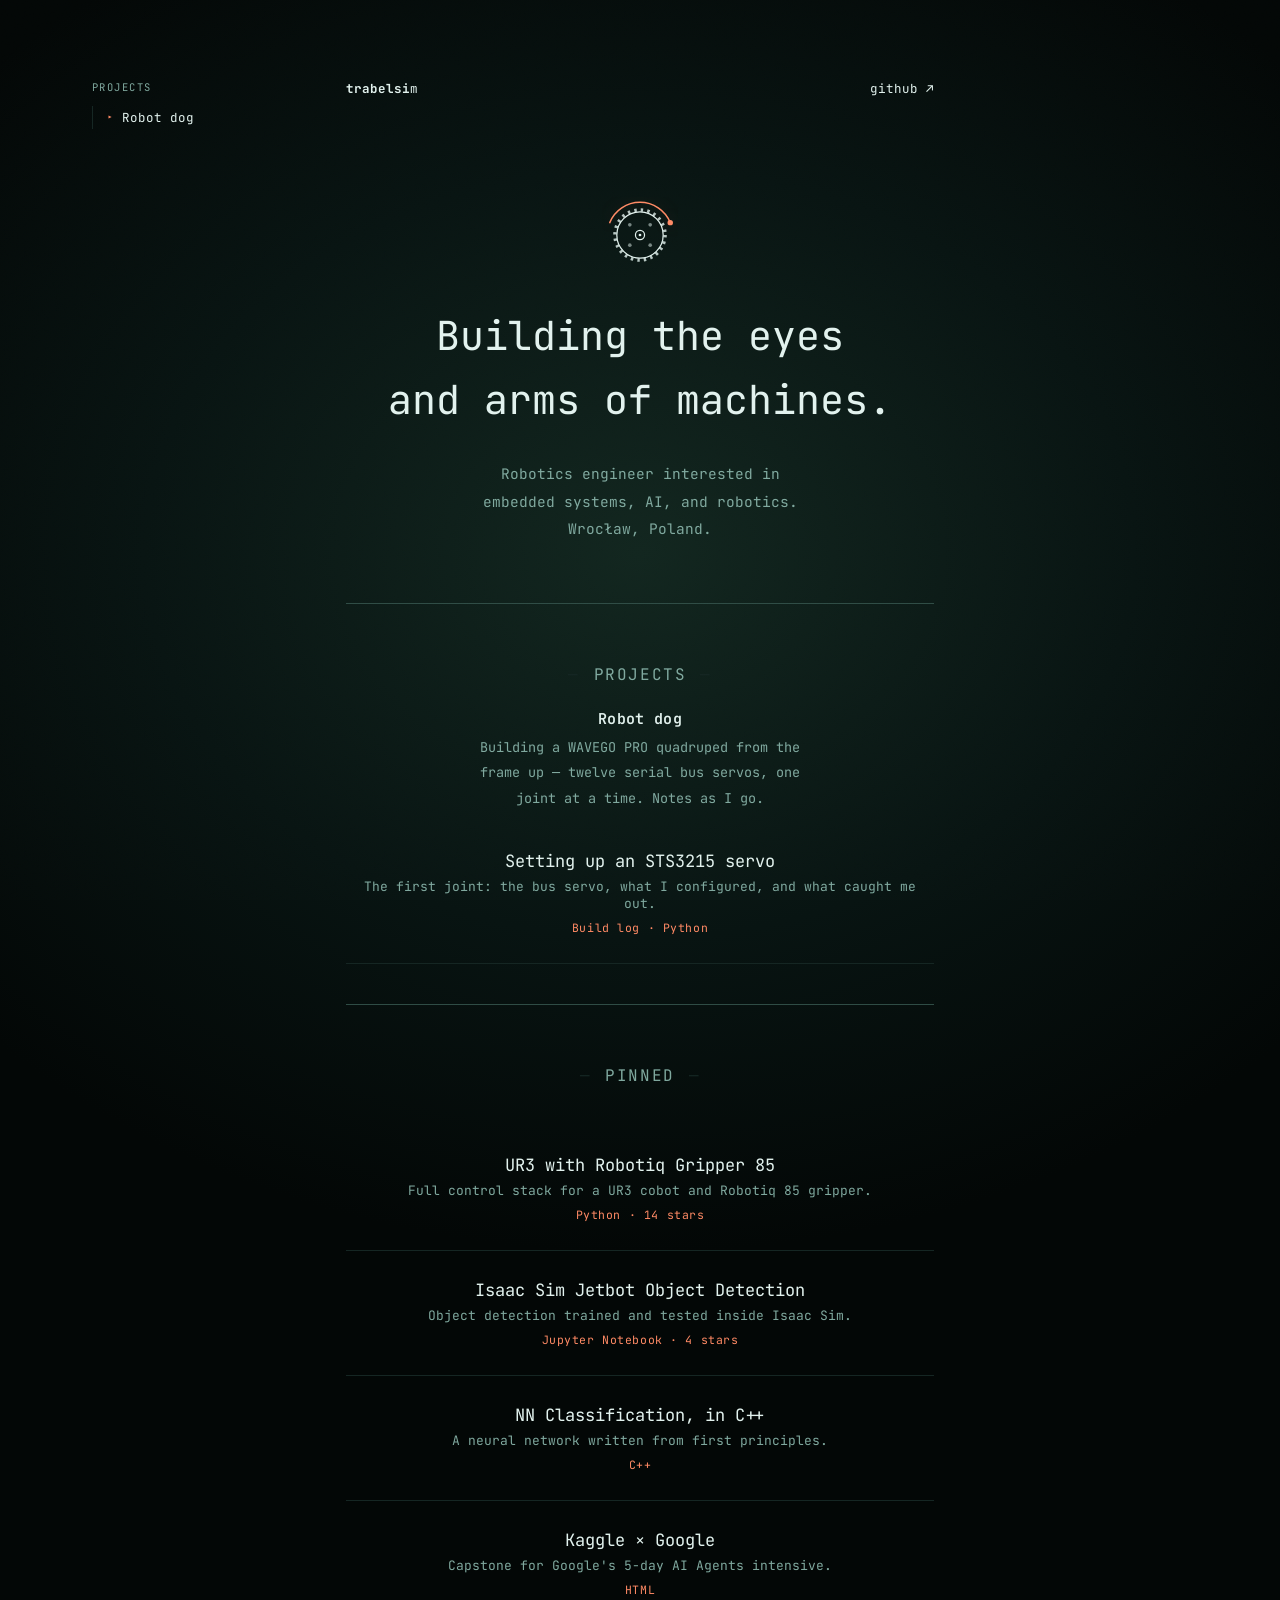
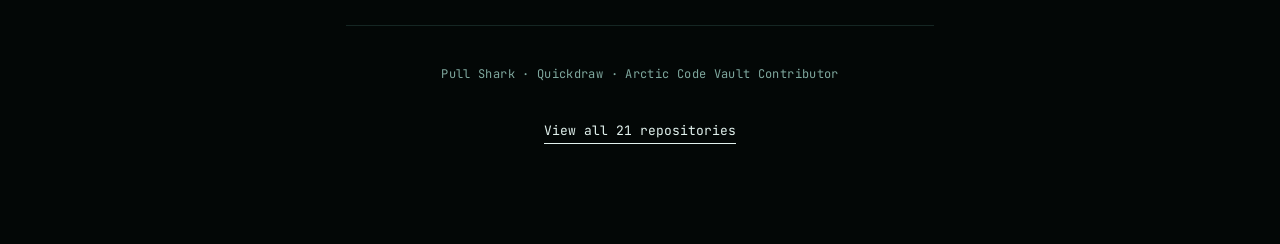
==== commit 21c86058: "STS3215 info and home page update to link to that new subpage" ====
--- a/index.html
+++ b/index.html
@@ -4,56 +4,54 @@
 <title>trabelsim</title>
 <link rel="preconnect" href="https://fonts.googleapis.com">
 <link href="https://fonts.googleapis.com/css2?family=JetBrains+Mono:wght@400;500;600&display=swap" rel="stylesheet">
-<style>
-  :root{ --bg:#081412; --ink:#e2f2ee; --dim:#7fa89e; --red:#ff8a65; --line:#152623; --glow:rgba(255,138,101,0.18); }
-  *{box-sizing:border-box; margin:0; padding:0;}
-  body{background:var(--bg); color:var(--ink); font-family:'JetBrains Mono', sans-serif;}
-  .wrap{max-width:640px; margin:0 auto; padding:80px 26px 100px;}
-  .top{display:flex; justify-content:space-between; align-items:center; margin-bottom:100px; font-size:12.5px; color:var(--dim);}
-  .top a{color:var(--ink); text-decoration:none;}
-  .top .word b{font-weight:700; color:var(--ink);}
-  .top .word span{font-weight:400; color:var(--ink);}
-  .hero{text-align:center; margin-bottom:100px;}
-  .stamp{display:inline-flex; align-items:center; justify-content:center; width:44px; height:44px; border-radius:50%; background:var(--red); color:#fff; font-family:'JetBrains Mono', serif; font-size:14px; margin-bottom:26px;}
-  h1{font-family:'JetBrains Mono', serif; font-weight:400; font-size:clamp(28px,4.6vw,40px); line-height:1.6; margin-bottom:28px;}
-  p.lede{color:var(--dim); font-size:14.5px; max-width:38ch; margin:0 auto 30px; line-height:1.9;}
-  .status{font-size:12.5px; color:var(--red); border-top:1px solid var(--line); border-bottom:1px solid var(--line); padding:16px 0; max-width:44ch; margin:0 auto;}
-  h2{font-family:'JetBrains Mono', serif; font-size:16px; font-weight:400; text-align:center; margin:80px 0 40px; letter-spacing:.04em; color:var(--dim);}
-  h2::before,h2::after{content:"—"; color:var(--line); margin:0 14px;}
-  .interest{text-align:center; margin-bottom:34px;}
-  .interest h3{font-family:'JetBrains Mono', serif; font-size:17px; font-weight:600; margin-bottom:8px;}
-  .interest p{color:var(--dim); font-size:13.5px;}
-  .proj{text-align:center; padding:28px 0; border-bottom:1px solid var(--line);}
-  .proj a{color:var(--ink); text-decoration:none; font-family:'JetBrains Mono', serif; font-size:17px;}
-  .proj a:hover{color:var(--red);}
-  .proj p{color:var(--dim); font-size:13px; margin-top:6px;}
-  .meta{color:var(--red); font-size:11.5px; margin-top:8px; letter-spacing:.05em;}
-  .badges{text-align:center; color:var(--dim); font-size:12px; margin:40px 0; letter-spacing:.03em;}
-  .cta{display:block; width:fit-content; margin:20px auto 0; color:var(--ink); text-decoration:none; font-size:13px; border-bottom:1px solid var(--ink); padding-bottom:4px;}
-
-  body{position:relative; background: radial-gradient(ellipse 900px 700px at 50% 30%, #12261f 0%, #081412 55%, #030706 100%);}
-  body::after{content:""; position:fixed; inset:0; pointer-events:none; opacity:0.05; mix-blend-mode:overlay;
-    background-image:url("data:image/svg+xml,%3Csvg xmlns='http://www.w3.org/2000/svg' width='120' height='120'%3E%3Cfilter id='n'%3E%3CfeTurbulence type='fractalNoise' baseFrequency='0.9' numOctaves='2' stitchTiles='stitch'/%3E%3C/filter%3E%3Crect width='100%25' height='100%25' filter='url(%23n)'/%3E%3C/svg%3E");}
-  .mark path{filter:drop-shadow(0 0 10px var(--glow));}
-</style></head>
-<body><div class="wrap">
+<link rel="stylesheet" href="style.css">
+</head>
+<body class="page-home"><div class="wrap">
   <div class="top"><span class="word"><b>trabelsi</b><span>m</span></span><a href="https://github.com/trabelsim" target="_blank" rel="noopener">github ↗</a></div>
 
+  <nav class="rail" aria-label="Projects">
+    <div class="rail-h">Projects</div>
+    <details>
+      <summary>Robot dog</summary>
+      <ul>
+        <li><a href="sts3215.html">STS3215 servo</a></li>
+      </ul>
+    </details>
+  </nav>
+
   <div class="hero">
-    <svg class="mark" width="70" height="70" viewBox="0 0 100 100" fill="none" style="margin-bottom:26px;">
-      <path d="M50 14 A36 36 0 1 1 22 78" stroke="var(--ink)" stroke-width="2" stroke-linecap="round"/>
-      <circle cx="22" cy="78" r="4" fill="var(--red)"/>
+    <svg class="mark" width="76" height="76" viewBox="0 0 100 100" fill="none"
+         role="img" aria-label="A splined servo horn, with an arc marking its limited range of travel"
+         style="margin-bottom:26px;">
+      <!-- splined edge: a dashed ring reads as teeth at this size -->
+      <circle cx="50" cy="50" r="33" stroke="var(--ink)" stroke-width="4.5"
+              stroke-dasharray="3.2 5.44" opacity=".8"/>
+      <!-- horn disc -->
+      <circle cx="50" cy="50" r="30.5" stroke="var(--ink)" stroke-width="1.6"/>
+      <!-- horn screw holes -->
+      <g fill="var(--ink)" opacity=".5">
+        <circle cx="63.4" cy="36.6" r="2.4"/><circle cx="63.4" cy="63.4" r="2.4"/>
+        <circle cx="36.6" cy="63.4" r="2.4"/><circle cx="36.6" cy="36.6" r="2.4"/>
+      </g>
+      <!-- output shaft -->
+      <circle cx="50" cy="50" r="6" stroke="var(--ink)" stroke-width="1.6"/>
+      <circle cx="50" cy="50" r="1.8" fill="var(--ink)"/>
+      <!-- travel range: 135.5°, the sweep I actually measured on the knee -->
+      <path d="M10.2 33.72 A43 43 0 0 1 89.8 33.72" stroke="var(--red)"
+            stroke-width="2" stroke-linecap="round"/>
+      <circle class="glow" cx="89.8" cy="33.72" r="3.6" fill="var(--red)"/>
     </svg>
     <h1>Building the eyes<br>and arms of machines.</h1>
     <p class="lede">Robotics engineer interested in embedded systems, AI, and robotics. Wrocław, Poland.</p>
-    <div class="status">Now — prepping datasets for the Bielik bootcamp, training data for the next multimodal model.</div>
   </div>
 
-  <h2>Off the clock</h2>
-  <div class="interest"><h3>Photography</h3><p>Street &amp; landscape — chasing good light around Wrocław.</p></div>
-  <div class="interest"><h3>Football</h3><p>Passionate about watching — rarely miss a match.</p></div>
-  <div class="interest"><h3>Cycling</h3><p>MTB trails around Wrocław, whenever my dog allows it.</p></div>
+  <hr class="sep">
+  <h2>Projects</h2>
+  <h3 class="subsec">Robot dog</h3>
+  <p class="sect-intro">Building a WAVEGO PRO quadruped from the frame up — twelve serial bus servos, one joint at a time. Notes as I go.</p>
+  <div class="proj"><a href="sts3215.html">Setting up an STS3215 servo</a><p>The first joint: the bus servo, what I configured, and what caught me out.</p><div class="meta">Build log · Python</div></div>
 
+  <hr class="sep">
   <h2>Pinned</h2>
   <div class="proj"><a href="https://github.com/trabelsim/UR3_with_Robotiq_gripper_85" target="_blank" rel="noopener">UR3 with Robotiq Gripper 85</a><p>Full control stack for a UR3 cobot and Robotiq 85 gripper.</p><div class="meta">Python · 14 stars</div></div>
   <div class="proj"><a href="https://github.com/trabelsim/isaacSimJetbotObjDet" target="_blank" rel="noopener">Isaac Sim Jetbot Object Detection</a><p>Object detection trained and tested inside Isaac Sim.</p><div class="meta">Jupyter Notebook · 4 stars</div></div>
--- a/style.css
+++ b/style.css
@@ -0,0 +1,175 @@
+/* ------------------------------------------------------------------
+   trabelsim.github.io — shared styles
+
+   Page variants are set with a class on <body>:
+     body.page-home   the landing page
+     body.page-post   an article / build-log entry
+
+   The few real differences between them (content width, top padding)
+   are custom properties, so layout rules stay written once.
+   ------------------------------------------------------------------ */
+
+:root{
+  --bg:#081412;
+  --ink:#e2f2ee;
+  --dim:#7fa89e;
+  --red:#ff8a65;
+  --line:#152623;         /* hairline between items inside a section */
+  --line-strong:#2f4c45;  /* brighter rule between sections */
+  --glow:rgba(255,138,101,0.18);
+
+  --wrap-w:640px;
+  --wrap-pt:80px;
+  --top-gap:100px;
+}
+body.page-post{ --wrap-w:680px; --wrap-pt:56px; --top-gap:64px; }
+
+*{box-sizing:border-box; margin:0; padding:0;}
+
+body{
+  background:var(--bg);
+  color:var(--ink);
+  font-family:'JetBrains Mono', sans-serif;
+  position:relative;
+}
+body.page-home{background:radial-gradient(ellipse 900px 700px at 50% 30%, #12261f 0%, #081412 55%, #030706 100%);}
+body.page-post{background:radial-gradient(ellipse 900px 700px at 50% 10%, #12261f 0%, #081412 55%, #030706 100%);}
+
+body::after{
+  content:""; position:fixed; inset:0; pointer-events:none;
+  opacity:0.05; mix-blend-mode:overlay;
+  background-image:url("data:image/svg+xml,%3Csvg xmlns='http://www.w3.org/2000/svg' width='120' height='120'%3E%3Cfilter id='n'%3E%3CfeTurbulence type='fractalNoise' baseFrequency='0.9' numOctaves='2' stitchTiles='stitch'/%3E%3C/filter%3E%3Crect width='100%25' height='100%25' filter='url(%23n)'/%3E%3C/svg%3E");
+}
+
+:focus-visible{outline:1px solid var(--red); outline-offset:3px;}
+
+.wrap{max-width:var(--wrap-w); margin:0 auto; padding:var(--wrap-pt) 26px 100px;}
+
+.top{display:flex; justify-content:space-between; align-items:center;
+     margin-bottom:var(--top-gap); font-size:12.5px; color:var(--dim);}
+.top a{color:var(--ink); text-decoration:none;}
+.top a:hover{color:var(--red);}
+.top .word b{font-weight:700; color:var(--ink);}
+.top .word span{font-weight:400; color:var(--ink);}
+
+/* ---------- project rail ------------------------------------------ */
+/* Narrow: a block above the content. The negative top margin collapses
+   against .top's bottom margin, leaving a constant 54px on both pages. */
+
+.rail{margin:calc(54px - var(--top-gap)) 0 54px; font-size:12.5px; text-align:left;}
+.rail-h{color:var(--dim); font-size:10.5px; letter-spacing:.14em;
+        text-transform:uppercase; margin-bottom:12px;}
+.rail details{border-left:1px solid var(--line); padding-left:14px;}
+.rail summary{list-style:none; cursor:pointer; color:var(--ink);
+              display:flex; align-items:center; gap:9px; padding:3px 0;}
+.rail summary::-webkit-details-marker{display:none;}
+.rail summary::before{content:"▸"; color:var(--red); font-size:10px;
+                      display:inline-block; transition:transform .18s ease;}
+.rail details[open] summary::before{transform:rotate(90deg);}
+.rail summary:hover{color:var(--red);}
+.rail ul{list-style:none; margin:9px 0 2px; padding-left:19px;
+         display:flex; flex-direction:column; gap:7px;}
+.rail ul a{color:var(--dim); text-decoration:none; display:block; padding:2px 0;}
+.rail ul a:hover{color:var(--ink);}
+.rail ul a[aria-current="page"]{color:var(--red);}
+
+@media (prefers-reduced-motion:reduce){ .rail summary::before{transition:none;} }
+
+/* Wide: pinned to the left of the centred column, 40px clear of it.
+   228px = 40px gap + 188px rail width. */
+@media (min-width:1200px){
+  .rail{position:fixed; top:var(--wrap-pt);
+        left:calc(50% - var(--wrap-w) / 2 - 228px); width:188px; margin:0;}
+}
+
+/* ---------- landing page ------------------------------------------ */
+
+.hero{text-align:center; margin-bottom:100px;}
+.stamp{display:inline-flex; align-items:center; justify-content:center;
+       width:44px; height:44px; border-radius:50%; background:var(--red);
+       color:#fff; font-size:14px; margin-bottom:26px;}
+.mark path,
+.mark .glow{filter:drop-shadow(0 0 10px var(--glow));}
+
+.page-home h1{font-weight:400; font-size:clamp(28px,4.6vw,40px);
+              line-height:1.6; margin-bottom:28px;}
+p.lede{color:var(--dim); font-size:14.5px; max-width:38ch;
+       margin:0 auto 30px; line-height:1.9;}
+
+.page-home h2{font-size:16px; font-weight:400; text-align:center;
+              margin:80px 0 40px; letter-spacing:.1em;
+              text-transform:uppercase; color:var(--dim);}
+.page-home h2::before,
+.page-home h2::after{content:"—"; color:var(--line); margin:0 14px;}
+
+h3.subsec{text-align:center; font-size:15px; font-weight:600;
+          color:var(--ink); letter-spacing:.02em; margin:-16px 0 6px;}
+
+p.sect-intro{color:var(--dim); font-size:13.5px; max-width:42ch;
+             margin:0 auto 10px; text-align:center; line-height:1.9;}
+
+hr.sep{border:0; height:1px; background:var(--line-strong); margin:40px 0 0;}
+.hero + hr.sep{margin-top:-40px;}   /* the hero already carries a 100px gap */
+hr.sep + h2{margin-top:60px;}
+
+.proj{text-align:center; padding:28px 0; border-bottom:1px solid var(--line);}
+.proj a{color:var(--ink); text-decoration:none; font-size:17px;}
+.proj a:hover{color:var(--red);}
+.proj p{color:var(--dim); font-size:13px; margin-top:6px;}
+.meta{color:var(--red); font-size:11.5px; margin-top:8px; letter-spacing:.05em;}
+
+.badges{text-align:center; color:var(--dim); font-size:12px;
+        margin:40px 0; letter-spacing:.03em;}
+.cta{display:block; width:fit-content; margin:20px auto 0; color:var(--ink);
+     text-decoration:none; font-size:13px; border-bottom:1px solid var(--ink);
+     padding-bottom:4px;}
+
+/* ---------- article ------------------------------------------------ */
+
+header.post{margin-bottom:44px;}
+.kicker{font-size:11.5px; color:var(--red); letter-spacing:.07em; margin-bottom:18px;}
+.page-post h1{font-weight:400; font-size:clamp(25px,4.2vw,34px);
+              line-height:1.45; letter-spacing:-.01em; margin-bottom:20px;}
+.standfirst{color:var(--dim); font-size:14.5px; line-height:1.9; max-width:52ch;}
+
+.page-post h2{font-size:15px; font-weight:600; letter-spacing:.08em;
+              text-transform:uppercase; margin:52px 0 16px; color:var(--ink);}
+.page-post h2 .num{color:var(--red); font-weight:400; margin-right:10px;}
+.page-post h3{font-size:13.5px; font-weight:600; margin-bottom:7px; color:var(--ink);}
+
+p.body{color:var(--dim); font-size:14px; line-height:1.95;
+       max-width:62ch; margin-bottom:14px;}
+p.body:last-child{margin-bottom:0;}
+p.body strong{color:var(--ink); font-weight:500;}
+code{color:var(--red); font-size:.92em;}
+a.ext{color:var(--red); text-decoration:none; border-bottom:1px solid var(--line);}
+a.ext:hover{border-bottom-color:var(--red);}
+
+figure{margin:34px 0;}
+.scroll{overflow-x:auto;}
+svg.fig{display:block; width:100%; height:auto; min-width:420px;}
+figcaption{color:var(--dim); font-size:12px; line-height:1.8;
+           margin-top:14px; max-width:60ch;}
+
+table{border-collapse:collapse; width:100%; font-size:13px; margin:24px 0;}
+th,td{text-align:left; padding:8px 14px 8px 0;
+      border-bottom:1px solid var(--line); vertical-align:top;}
+th{font-size:11px; letter-spacing:.08em; text-transform:uppercase;
+   color:var(--dim); font-weight:400;}
+td{color:var(--dim);}
+td.v{color:var(--red); font-variant-numeric:tabular-nums; white-space:nowrap;}
+td.k{color:var(--ink);}
+td.a{font-variant-numeric:tabular-nums; white-space:nowrap;}
+table.ref{font-size:12.5px;}
+table.ref td{padding-top:6px; padding-bottom:6px;}
+
+ul.plain{list-style:none; margin:14px 0 0; padding:0;
+         display:flex; flex-direction:column; gap:9px;}
+ul.plain li{color:var(--dim); font-size:14px; line-height:1.8;
+            padding-left:18px; position:relative; max-width:62ch;}
+ul.plain li::before{content:"·"; color:var(--red); position:absolute; left:4px;}
+
+footer{margin-top:66px; padding-top:22px; border-top:1px solid var(--line);
+       font-size:12.5px; color:var(--dim); line-height:1.9;}
+footer a{color:var(--ink); text-decoration:none;}
+footer a:hover{color:var(--red);}
